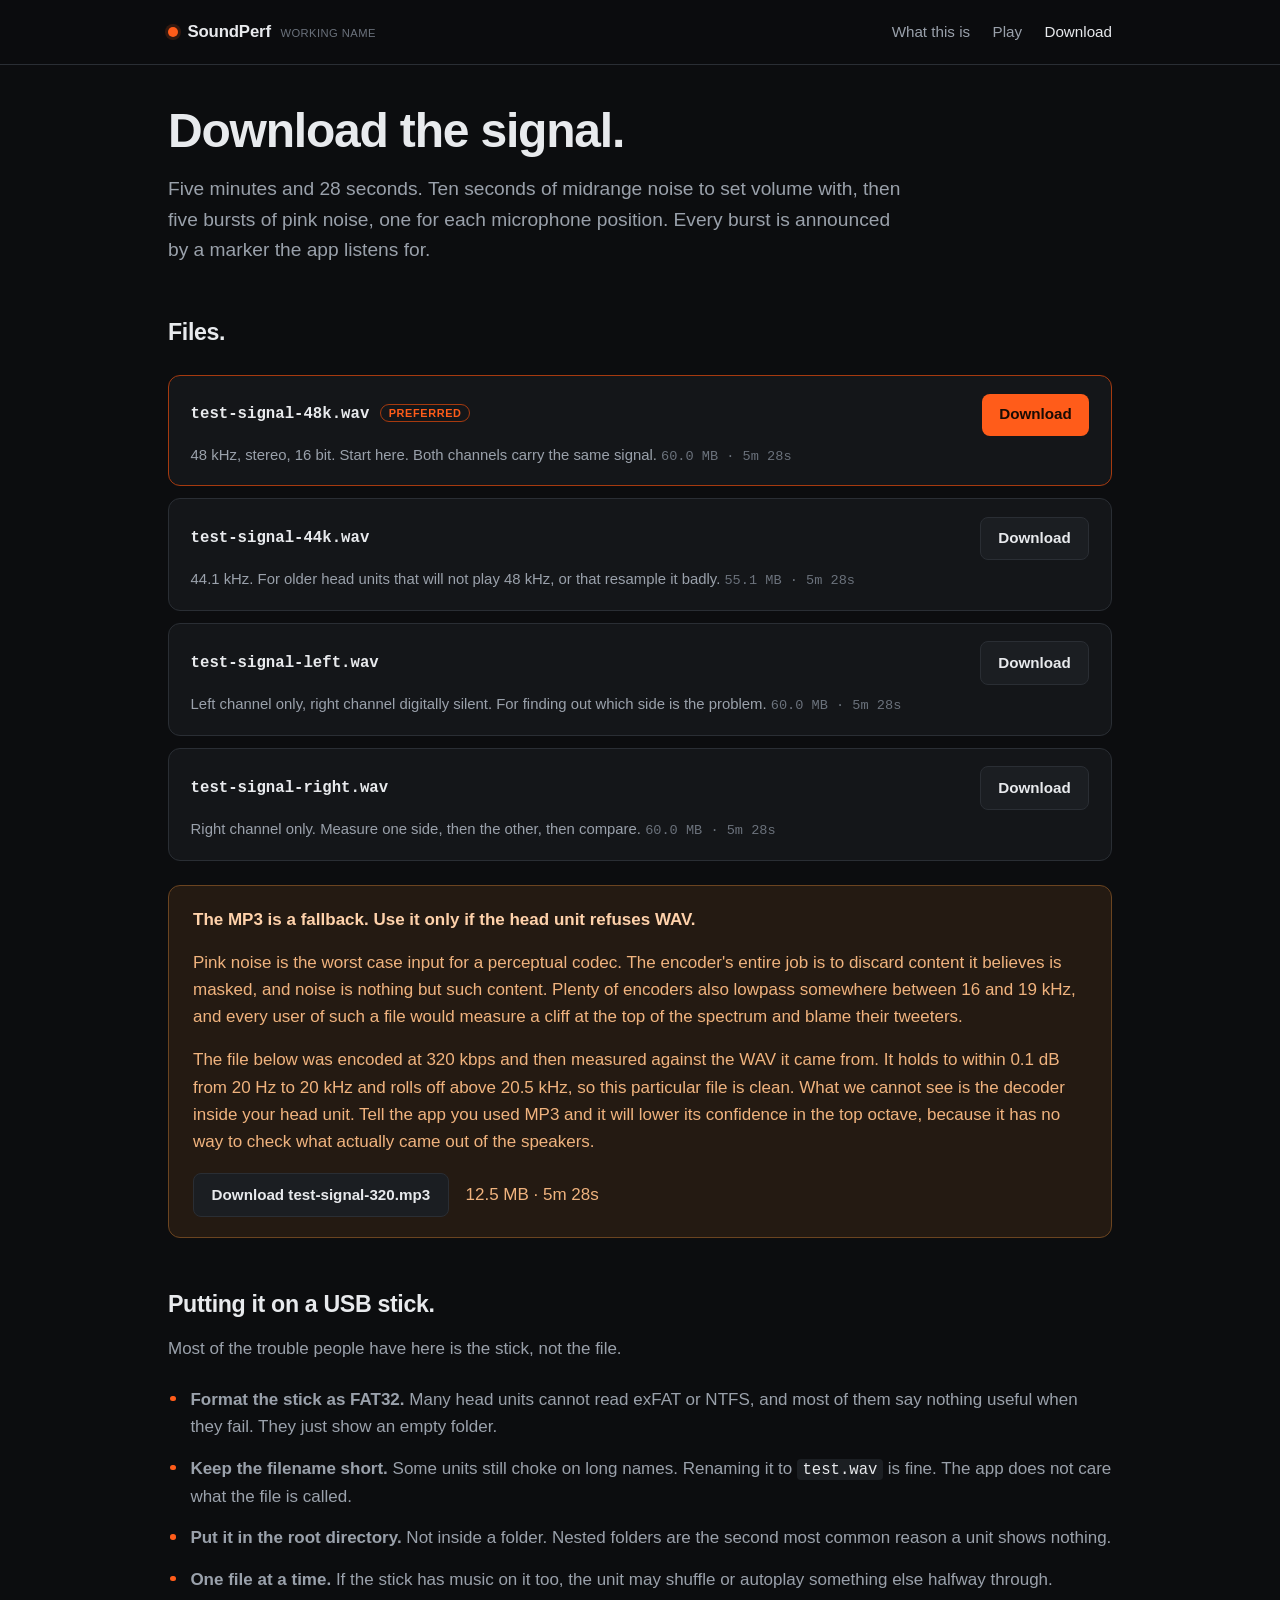
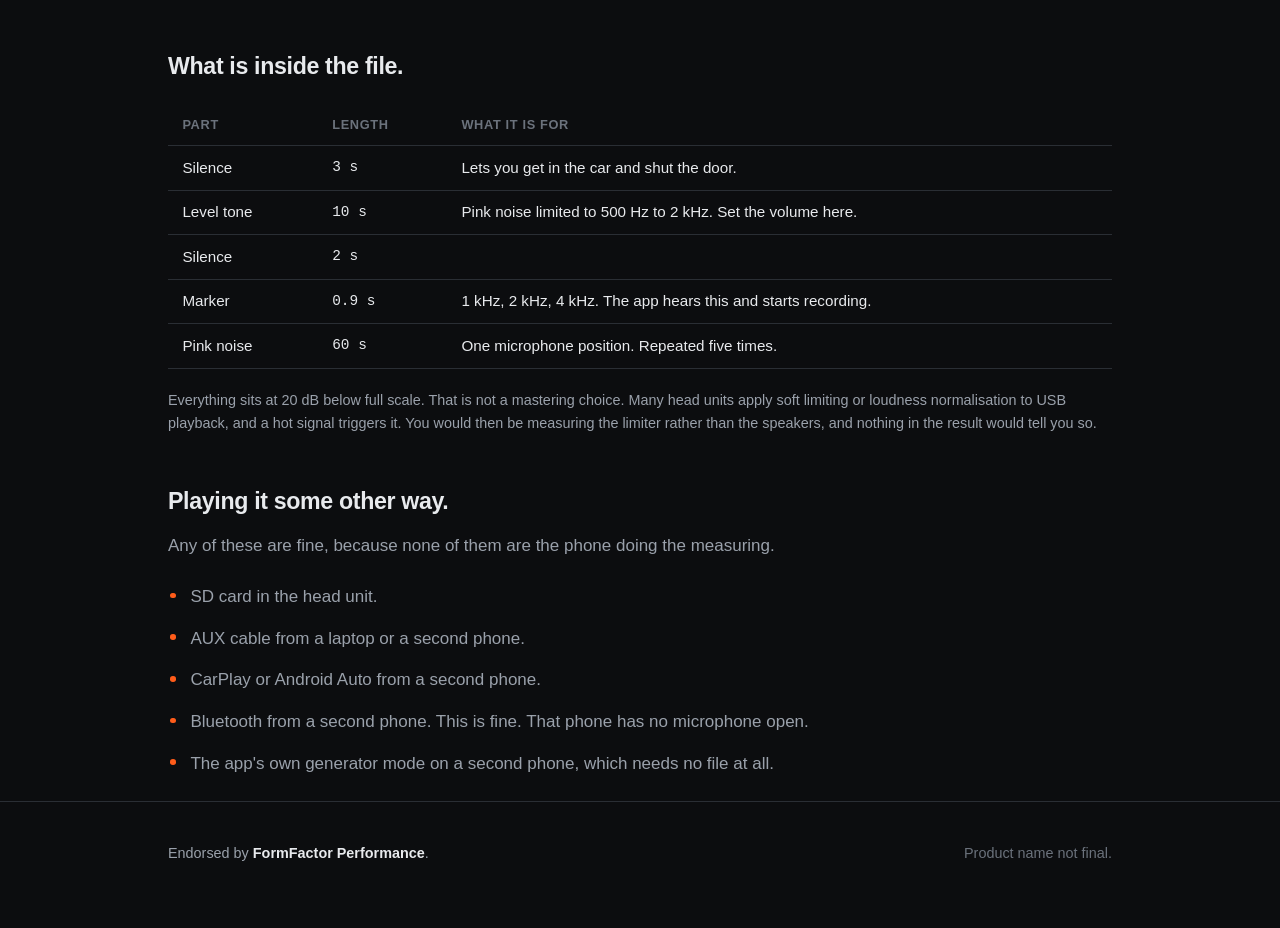
==== download.html @ 9b2a38f0 "The SoundPerf site Static site that serves the test signal for measuring a car or room system. Three" ====
<!doctype html>
<html lang="en">
<head>
<meta charset="utf-8">
<meta name="viewport" content="width=device-width, initial-scale=1">
<title>Download the test signal. SoundPerf.</title>
<meta name="description" content="WAV test signal files for a USB stick, an SD card, or any other playback path. With the guidance that stops a head unit refusing them.">
<link rel="stylesheet" href="assets/styles.css">
</head>
<body>

<header class="site">
  <div class="wrap">
    <a class="brand" href="index.html"><span class="mark"></span>SoundPerf<span class="provisional">working name</span></a>
    <nav class="site">
      <a href="index.html">What this is</a>
      <a href="play.html">Play</a>
      <a href="download.html" class="current">Download</a>
    </nav>
  </div>
</header>

<main class="wrap">

  <h1>Download the signal.</h1>
  <p class="lead">
    Five minutes and 28 seconds. Ten seconds of midrange noise to set volume with, then five bursts of
    pink noise, one for each microphone position. Every burst is announced by a marker the app listens for.
  </p>

  <h2>Files.</h2>
  <div class="files" id="files">

    <div class="file preferred" data-file="test-signal-48k.wav">
      <span class="name">test-signal-48k.wav</span>
      <a class="btn" href="https://github.com/ItsLimitlezz/soundperf-site/releases/download/signals-v1/test-signal-48k.wav" download>Download</a>
      <span class="why">
        48 kHz, stereo, 16 bit. Start here. Both channels carry the same signal.
        <span class="meta" data-meta></span>
      </span>
    </div>

    <div class="file" data-file="test-signal-44k.wav">
      <span class="name">test-signal-44k.wav</span>
      <a class="btn secondary" href="https://github.com/ItsLimitlezz/soundperf-site/releases/download/signals-v1/test-signal-44k.wav" download>Download</a>
      <span class="why">
        44.1 kHz. For older head units that will not play 48 kHz, or that resample it badly.
        <span class="meta" data-meta></span>
      </span>
    </div>

    <div class="file" data-file="test-signal-left.wav">
      <span class="name">test-signal-left.wav</span>
      <a class="btn secondary" href="https://github.com/ItsLimitlezz/soundperf-site/releases/download/signals-v1/test-signal-left.wav" download>Download</a>
      <span class="why">
        Left channel only, right channel digitally silent. For finding out which side is the problem.
        <span class="meta" data-meta></span>
      </span>
    </div>

    <div class="file" data-file="test-signal-right.wav">
      <span class="name">test-signal-right.wav</span>
      <a class="btn secondary" href="https://github.com/ItsLimitlezz/soundperf-site/releases/download/signals-v1/test-signal-right.wav" download>Download</a>
      <span class="why">
        Right channel only. Measure one side, then the other, then compare.
        <span class="meta" data-meta></span>
      </span>
    </div>

  </div>

  <div class="warn">
    <p><strong>The MP3 is a fallback. Use it only if the head unit refuses WAV.</strong></p>
    <p>
      Pink noise is the worst case input for a perceptual codec. The encoder's entire job is to discard
      content it believes is masked, and noise is nothing but such content. Plenty of encoders also
      lowpass somewhere between 16 and 19 kHz, and every user of such a file would measure a cliff at
      the top of the spectrum and blame their tweeters.
    </p>
    <p>
      The file below was encoded at 320 kbps and then measured against the WAV it came from. It holds
      to within 0.1 dB from 20 Hz to 20 kHz and rolls off above 20.5 kHz, so this particular file is
      clean. What we cannot see is the decoder inside your head unit. Tell the app you used MP3 and it
      will lower its confidence in the top octave, because it has no way to check what actually came
      out of the speakers.
    </p>
    <p style="margin-top:1.1rem">
      <a class="btn secondary" href="https://github.com/ItsLimitlezz/soundperf-site/releases/download/signals-v1/test-signal-320.mp3" download>Download test-signal-320.mp3</a>
      <span class="meta" data-file="test-signal-320.mp3" data-meta style="margin-left:0.75rem"></span>
    </p>
  </div>

  <h2>Putting it on a USB stick.</h2>
  <p class="muted">
    Most of the trouble people have here is the stick, not the file.
  </p>
  <ul class="plain">
    <li><strong>Format the stick as FAT32.</strong> Many head units cannot read exFAT or NTFS, and most
      of them say nothing useful when they fail. They just show an empty folder.</li>
    <li><strong>Keep the filename short.</strong> Some units still choke on long names. Renaming it to
      <code>test.wav</code> is fine. The app does not care what the file is called.</li>
    <li><strong>Put it in the root directory.</strong> Not inside a folder. Nested folders are the second
      most common reason a unit shows nothing.</li>
    <li><strong>One file at a time.</strong> If the stick has music on it too, the unit may shuffle or
      autoplay something else halfway through.</li>
  </ul>

  <h2>What is inside the file.</h2>
  <table class="spec">
    <tr><th>Part</th><th>Length</th><th>What it is for</th></tr>
    <tr><td>Silence</td><td class="mono">3 s</td><td>Lets you get in the car and shut the door.</td></tr>
    <tr><td>Level tone</td><td class="mono">10 s</td><td>Pink noise limited to 500 Hz to 2 kHz. Set the volume here.</td></tr>
    <tr><td>Silence</td><td class="mono">2 s</td><td></td></tr>
    <tr><td>Marker</td><td class="mono">0.9 s</td><td>1 kHz, 2 kHz, 4 kHz. The app hears this and starts recording.</td></tr>
    <tr><td>Pink noise</td><td class="mono">60 s</td><td>One microphone position. Repeated five times.</td></tr>
  </table>
  <p class="muted small">
    Everything sits at 20 dB below full scale. That is not a mastering choice. Many head units apply
    soft limiting or loudness normalisation to USB playback, and a hot signal triggers it. You would then
    be measuring the limiter rather than the speakers, and nothing in the result would tell you so.
  </p>

  <h2>Playing it some other way.</h2>
  <p class="muted">
    Any of these are fine, because none of them are the phone doing the measuring.
  </p>
  <ul class="plain">
    <li>SD card in the head unit.</li>
    <li>AUX cable from a laptop or a second phone.</li>
    <li>CarPlay or Android Auto from a second phone.</li>
    <li>Bluetooth from a second phone. This is fine. That phone has no microphone open.</li>
    <li>The app's own generator mode on a second phone, which needs no file at all.</li>
  </ul>

</main>

<footer class="site">
  <div class="wrap">
    <span class="endorse">Endorsed by <strong>FormFactor Performance</strong>.</span>
    <span>Product name not final.</span>
  </div>
</footer>

<script src="assets/download.js"></script>
</body>
</html>
---- assets/styles.css ----
/* SoundPerf. Static site, no build step, no framework. */

:root {
  --bg:        #0c0d0f;
  --surface:   #141619;
  --surface-2: #1b1e22;
  --line:      #2a2e34;
  --text:      #e8eaed;
  --muted:     #9aa1ab;
  --dim:       #6b727c;
  --accent:    #ff5c1a;
  --accent-dim:#a63a0f;
  --warn-bg:   #241a12;
  --warn-line: #6b4420;
  --warn-text: #f0b37e;
  --mono: ui-monospace, "SF Mono", SFMono-Regular, Menlo, Consolas, monospace;
  --sans: -apple-system, BlinkMacSystemFont, "Segoe UI", Inter, Helvetica, Arial, sans-serif;
  --max: 62rem;
}

* { box-sizing: border-box; }

html { -webkit-text-size-adjust: 100%; }

body {
  margin: 0;
  background: var(--bg);
  color: var(--text);
  font-family: var(--sans);
  font-size: 17px;
  line-height: 1.6;
  -webkit-font-smoothing: antialiased;
}

a { color: var(--accent); text-decoration: none; }
a:hover { text-decoration: underline; }

.wrap { max-width: var(--max); margin: 0 auto; padding: 0 1.5rem; }

/* Header */

header.site {
  border-bottom: 1px solid var(--line);
  background: rgba(12, 13, 15, 0.9);
  backdrop-filter: saturate(140%) blur(8px);
  position: sticky;
  top: 0;
  z-index: 10;
}
header.site .wrap {
  display: flex;
  align-items: center;
  justify-content: space-between;
  gap: 1rem;
  min-height: 4rem;
  flex-wrap: wrap;
}
.brand {
  display: flex;
  align-items: baseline;
  gap: 0.6rem;
  font-weight: 650;
  letter-spacing: -0.01em;
  color: var(--text);
  font-size: 1.05rem;
}
.brand:hover { text-decoration: none; }
.brand .mark {
  display: inline-block;
  width: 0.62rem;
  height: 0.62rem;
  border-radius: 50%;
  background: var(--accent);
  box-shadow: 0 0 0 3px rgba(255, 92, 26, 0.16);
}
.brand .provisional {
  font-size: 0.7rem;
  font-weight: 500;
  color: var(--dim);
  letter-spacing: 0.04em;
  text-transform: uppercase;
}
nav.site { display: flex; gap: 1.4rem; font-size: 0.95rem; }
nav.site a { color: var(--muted); }
nav.site a.current { color: var(--text); }

/* Type */

h1 {
  font-size: clamp(2rem, 5vw, 3rem);
  line-height: 1.1;
  letter-spacing: -0.025em;
  margin: 2.5rem 0 1rem;
  font-weight: 680;
}
h2 {
  font-size: 1.45rem;
  letter-spacing: -0.015em;
  margin: 3rem 0 0.75rem;
  font-weight: 640;
}
h3 { font-size: 1.05rem; margin: 2rem 0 0.5rem; font-weight: 620; }
p { margin: 0 0 1rem; }
.lead { font-size: 1.2rem; color: var(--muted); max-width: 46rem; }
.muted { color: var(--muted); }
.small { font-size: 0.9rem; }
code, .mono { font-family: var(--mono); font-size: 0.92em; }
code { background: var(--surface-2); padding: 0.1em 0.35em; border-radius: 4px; color: var(--text); }

main { padding-bottom: 5rem; }

hr.rule { border: 0; border-top: 1px solid var(--line); margin: 3rem 0; }

/* Cards and panels */

.panel {
  background: var(--surface);
  border: 1px solid var(--line);
  border-radius: 12px;
  padding: 1.5rem;
}
.panel + .panel { margin-top: 1rem; }

.warn {
  background: var(--warn-bg);
  border: 1px solid var(--warn-line);
  border-radius: 12px;
  padding: 1.25rem 1.5rem;
  color: var(--warn-text);
}
.warn strong { color: #ffd2ab; }
.warn p:last-child { margin-bottom: 0; }

/* Downloads */

.files { display: grid; gap: 0.75rem; margin: 1.5rem 0; }
.file {
  display: grid;
  grid-template-columns: 1fr auto;
  gap: 0.5rem 1.5rem;
  align-items: center;
  background: var(--surface);
  border: 1px solid var(--line);
  border-radius: 12px;
  padding: 1.1rem 1.35rem;
}
.file .name { font-family: var(--mono); font-size: 0.98rem; font-weight: 600; }
.file .why { grid-column: 1 / -1; color: var(--muted); font-size: 0.93rem; }
.file .meta { color: var(--dim); font-size: 0.85rem; font-family: var(--mono); white-space: nowrap; }
.file.preferred { border-color: var(--accent-dim); }
.file.preferred .name::after {
  content: "preferred";
  margin-left: 0.7rem;
  font-family: var(--sans);
  font-size: 0.68rem;
  letter-spacing: 0.06em;
  text-transform: uppercase;
  color: var(--accent);
  border: 1px solid var(--accent-dim);
  border-radius: 999px;
  padding: 0.1rem 0.45rem;
  vertical-align: 0.1em;
}
.btn {
  display: inline-block;
  background: var(--accent);
  color: #14090400;
  color: #180b04;
  font-weight: 650;
  padding: 0.55rem 1.1rem;
  border-radius: 8px;
  font-size: 0.95rem;
  border: 0;
  cursor: pointer;
}
.btn:hover { text-decoration: none; filter: brightness(1.08); }
.btn.secondary { background: var(--surface-2); color: var(--text); border: 1px solid var(--line); }

/* Player */

.player { text-align: center; padding: 2.5rem 1.5rem; }
.play-btn {
  width: 8.5rem;
  height: 8.5rem;
  border-radius: 50%;
  background: var(--accent);
  border: 0;
  cursor: pointer;
  display: inline-flex;
  align-items: center;
  justify-content: center;
  transition: transform 0.12s ease, filter 0.12s ease;
  box-shadow: 0 0 0 10px rgba(255, 92, 26, 0.10);
}
.play-btn:hover { filter: brightness(1.08); }
.play-btn:active { transform: scale(0.97); }
.play-btn svg { width: 3rem; height: 3rem; fill: #180b04; }
.play-label {
  margin-top: 1.25rem;
  font-size: 1.05rem;
  color: var(--muted);
}

.now {
  margin: 2rem auto 0;
  max-width: 34rem;
  background: var(--surface-2);
  border: 1px solid var(--line);
  border-radius: 12px;
  padding: 1.25rem;
}
.now .phase {
  font-size: 2rem;
  font-weight: 660;
  letter-spacing: -0.02em;
  min-height: 2.4rem;
}
.now .phase.noise { color: var(--accent); }
.now .detail { color: var(--muted); font-size: 0.95rem; font-family: var(--mono); }

.track {
  display: flex;
  gap: 2px;
  height: 2.5rem;
  margin: 1.5rem auto 0;
  max-width: 44rem;
  border-radius: 6px;
  overflow: hidden;
  background: var(--surface-2);
}
.track .seg {
  position: relative;
  background: var(--surface-2);
  display: flex;
  align-items: center;
  justify-content: center;
  font-size: 0.7rem;
  color: var(--dim);
  overflow: hidden;
  white-space: nowrap;
}
.track .seg.noise { background: #23282e; color: var(--muted); }
.track .seg.levelTone { background: #262a30; color: var(--muted); }
.track .seg.marker { background: var(--accent-dim); }
.track .seg.active { background: var(--accent); color: #180b04; font-weight: 650; }
.track .seg.done { opacity: 0.45; }

.timebar { max-width: 44rem; margin: 0.5rem auto 0; display: flex; justify-content: space-between; color: var(--dim); font-family: var(--mono); font-size: 0.8rem; }

/* Steps */

ol.steps { counter-reset: step; list-style: none; padding: 0; margin: 1.5rem 0; }
ol.steps li {
  counter-increment: step;
  position: relative;
  padding: 0 0 1.25rem 3rem;
  border-left: 1px solid var(--line);
  margin-left: 1rem;
}
ol.steps li:last-child { border-left-color: transparent; padding-bottom: 0; }
ol.steps li::before {
  content: counter(step);
  position: absolute;
  left: -1rem;
  top: -0.15rem;
  width: 2rem;
  height: 2rem;
  border-radius: 50%;
  background: var(--surface-2);
  border: 1px solid var(--line);
  color: var(--muted);
  display: flex;
  align-items: center;
  justify-content: center;
  font-size: 0.85rem;
  font-family: var(--mono);
}
ol.steps li strong { display: block; margin-bottom: 0.15rem; }

ul.plain { list-style: none; padding: 0; }
ul.plain li { padding: 0.45rem 0 0.45rem 1.4rem; position: relative; color: var(--muted); }
ul.plain li::before {
  content: "";
  position: absolute;
  left: 0.15rem;
  top: 1.05rem;
  width: 0.35rem;
  height: 0.35rem;
  border-radius: 50%;
  background: var(--accent);
}

table.spec { width: 100%; border-collapse: collapse; margin: 1.25rem 0; font-size: 0.95rem; }
table.spec th, table.spec td { text-align: left; padding: 0.6rem 0.9rem; border-bottom: 1px solid var(--line); }
table.spec th { color: var(--dim); font-weight: 600; font-size: 0.8rem; text-transform: uppercase; letter-spacing: 0.05em; }
table.spec td.mono { font-family: var(--mono); font-size: 0.9rem; }

.grid2 { display: grid; grid-template-columns: repeat(auto-fit, minmax(17rem, 1fr)); gap: 1rem; margin: 1.5rem 0; }

footer.site {
  border-top: 1px solid var(--line);
  padding: 2.5rem 0 4rem;
  color: var(--dim);
  font-size: 0.9rem;
}
footer.site .wrap { display: flex; justify-content: space-between; gap: 1rem; flex-wrap: wrap; }

.endorse { color: var(--muted); }
.endorse strong { color: var(--text); font-weight: 620; }

@media (max-width: 40rem) {
  body { font-size: 16px; }
  .track { height: 2rem; }
  .track .seg { font-size: 0; }
  .play-btn { width: 7rem; height: 7rem; }
}
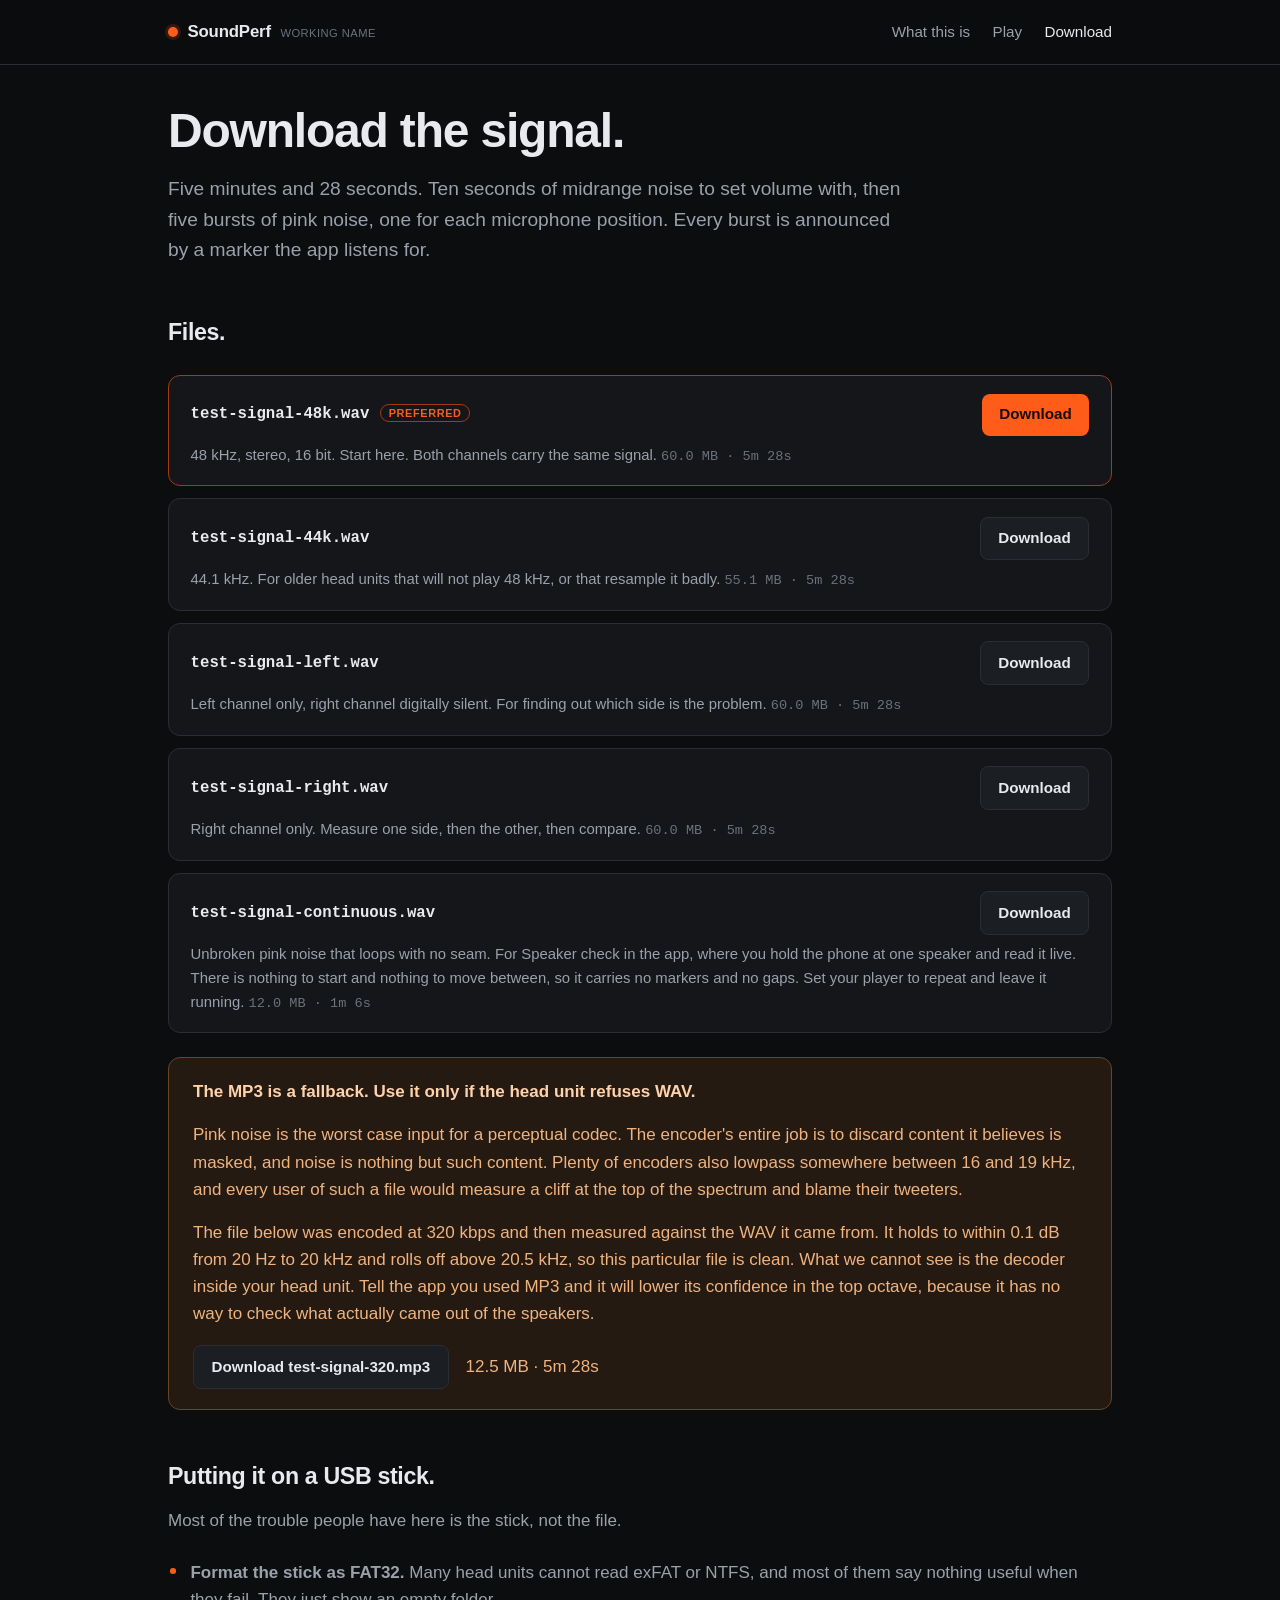
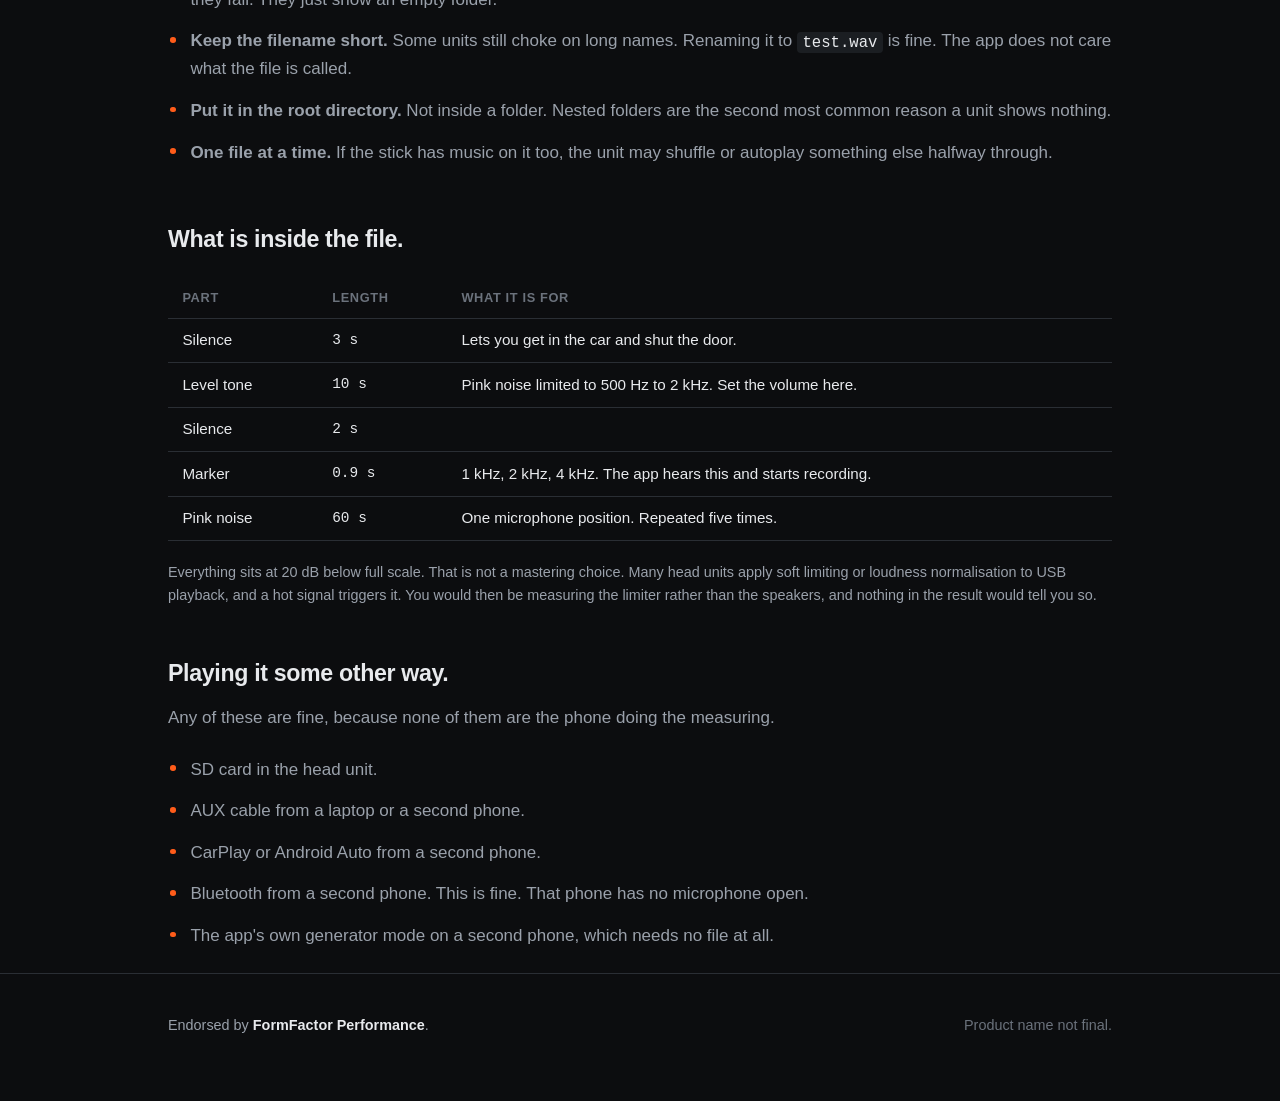
==== commit 2b87b8a3: "Serve the unbroken signal for checking a single speaker The site only offered the five position sign" ====
--- a/download.html
+++ b/download.html
@@ -63,6 +63,17 @@
       <a class="btn secondary" href="https://github.com/ItsLimitlezz/soundperf-site/releases/download/signals-v1/test-signal-right.wav" download>Download</a>
       <span class="why">
         Right channel only. Measure one side, then the other, then compare.
+        <span class="meta" data-meta></span>
+      </span>
+    </div>
+
+    <div class="file" data-file="test-signal-continuous.wav">
+      <span class="name">test-signal-continuous.wav</span>
+      <a class="btn secondary" href="https://github.com/ItsLimitlezz/soundperf-site/releases/download/signals-v1/test-signal-continuous.wav" download>Download</a>
+      <span class="why">
+        Unbroken pink noise that loops with no seam. For Speaker check in the app, where you hold the
+        phone at one speaker and read it live. There is nothing to start and nothing to move between,
+        so it carries no markers and no gaps. Set your player to repeat and leave it running.
         <span class="meta" data-meta></span>
       </span>
     </div>
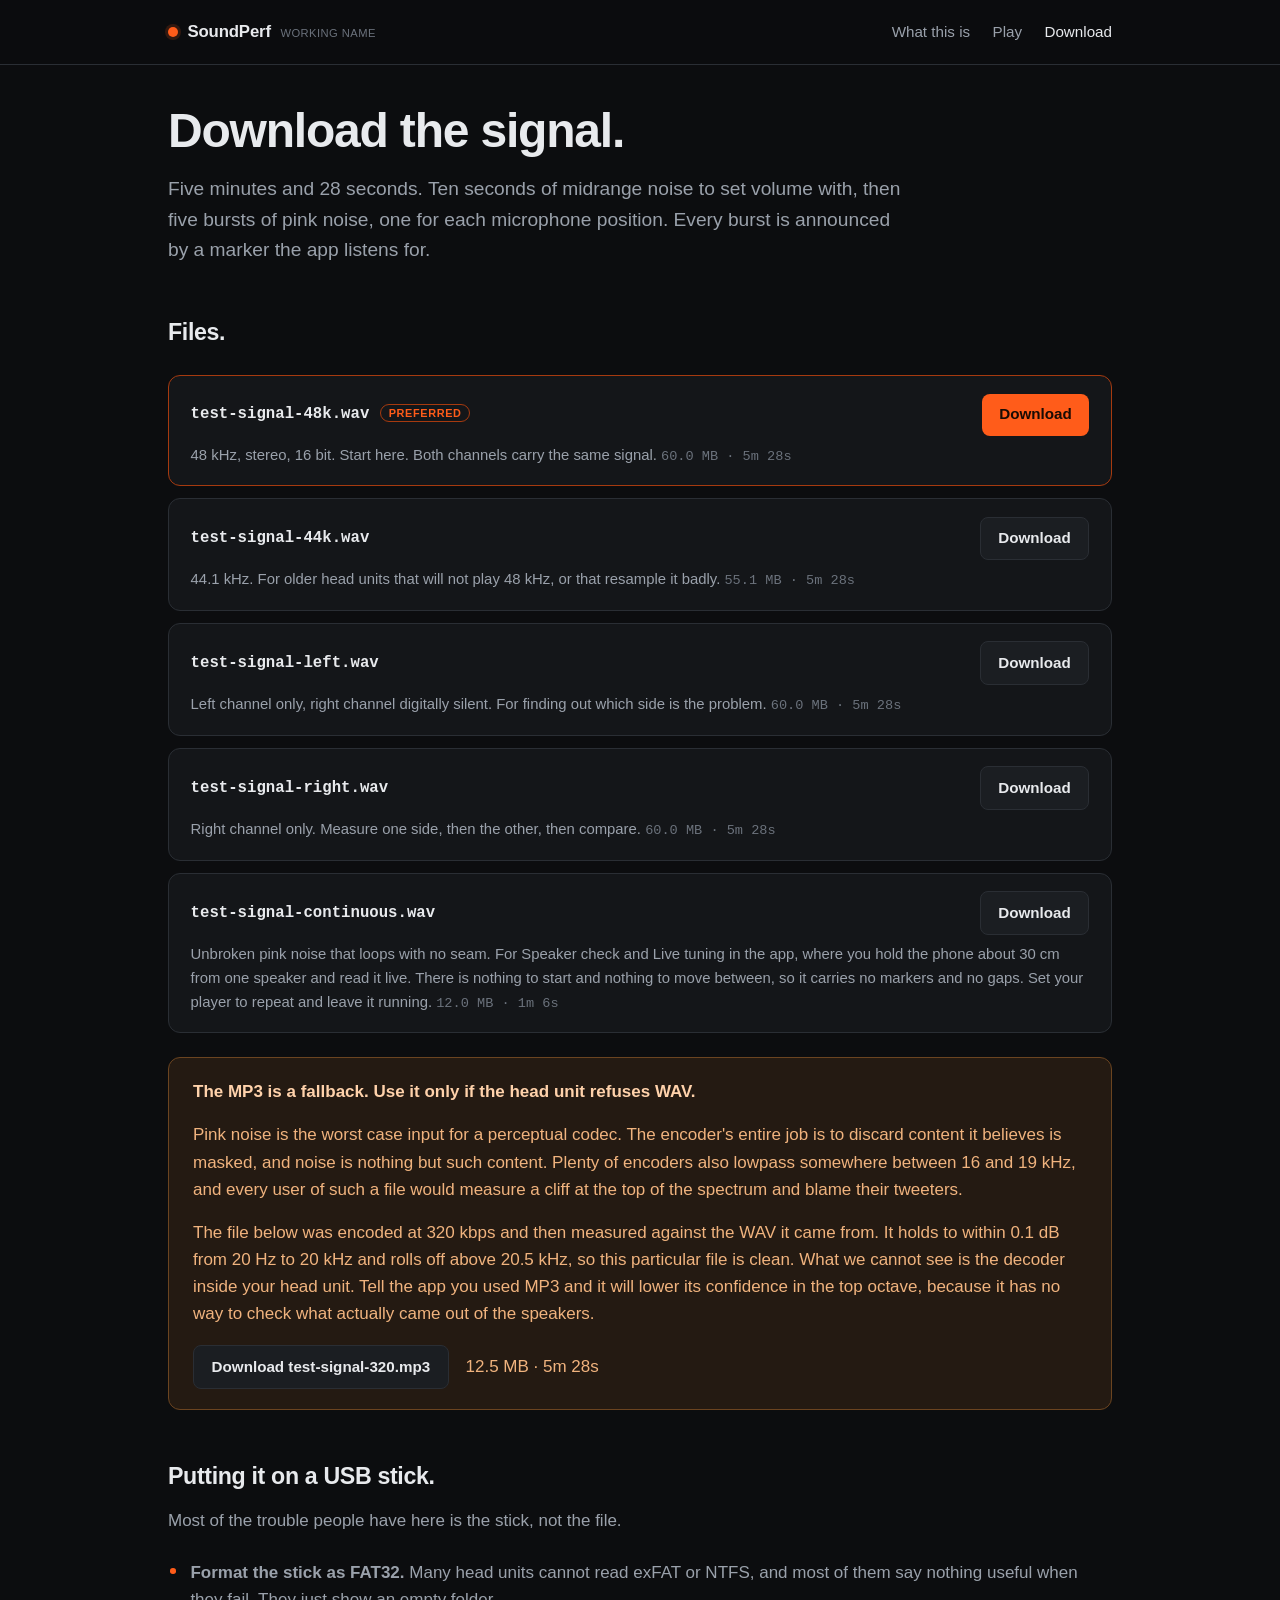
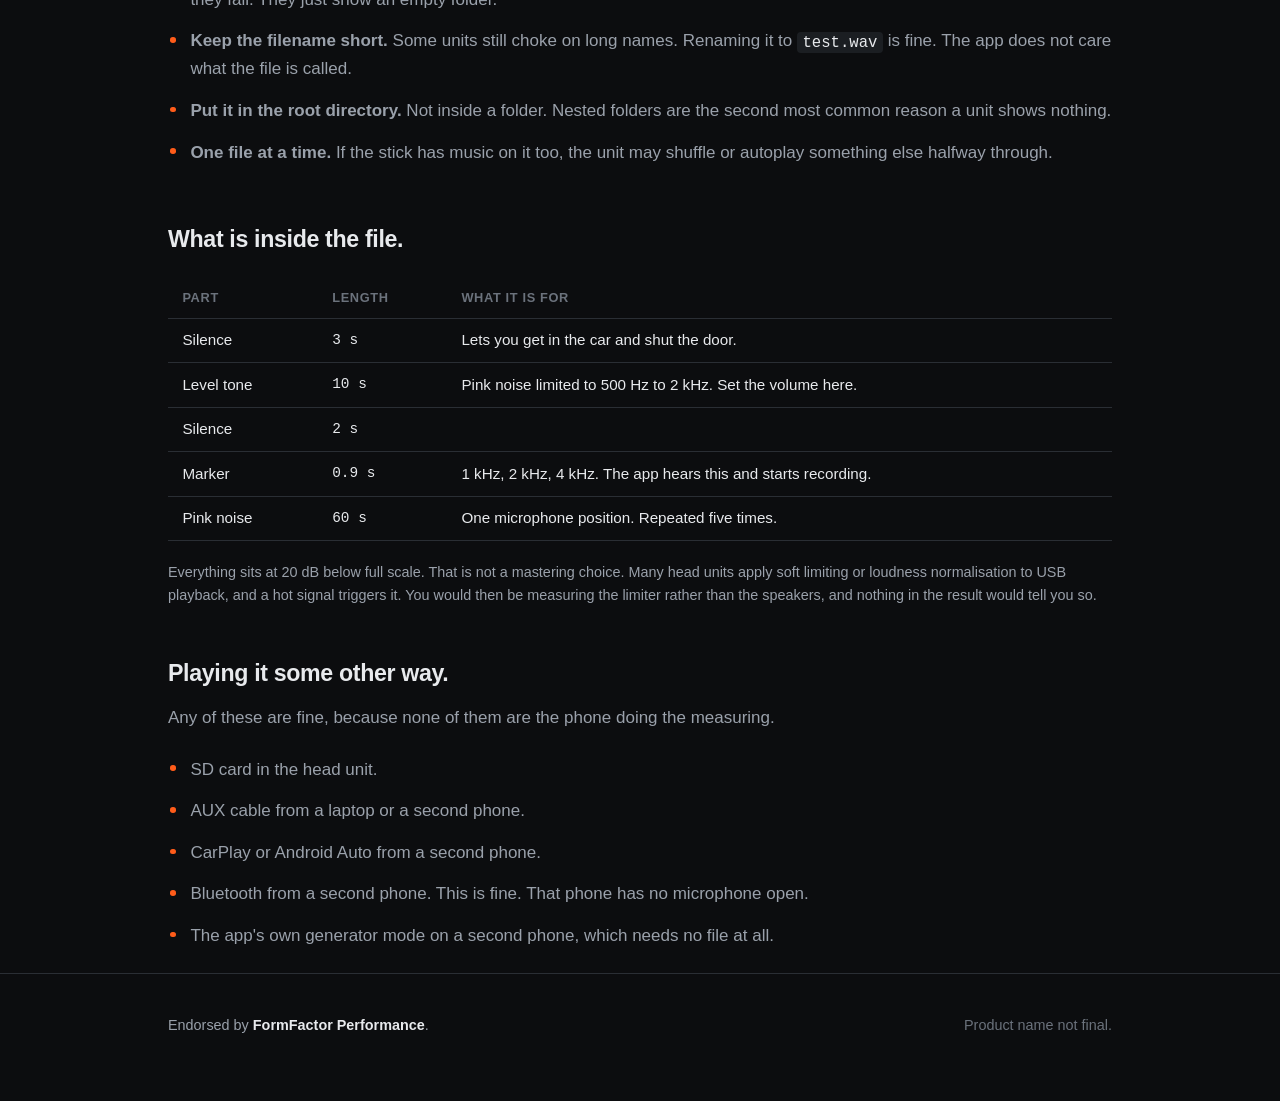
==== commit 2aed00d3: "Describe the app that exists, before testers arrive The landing page still described a single long m" ====
--- a/download.html
+++ b/download.html
@@ -71,8 +71,8 @@
       <span class="name">test-signal-continuous.wav</span>
       <a class="btn secondary" href="https://github.com/ItsLimitlezz/soundperf-site/releases/download/signals-v1/test-signal-continuous.wav" download>Download</a>
       <span class="why">
-        Unbroken pink noise that loops with no seam. For Speaker check in the app, where you hold the
-        phone at one speaker and read it live. There is nothing to start and nothing to move between,
+        Unbroken pink noise that loops with no seam. For Speaker check and Live tuning in the app,
+        where you hold the phone about 30 cm from one speaker and read it live. There is nothing to start and nothing to move between,
         so it carries no markers and no gaps. Set your player to repeat and leave it running.
         <span class="meta" data-meta></span>
       </span>
